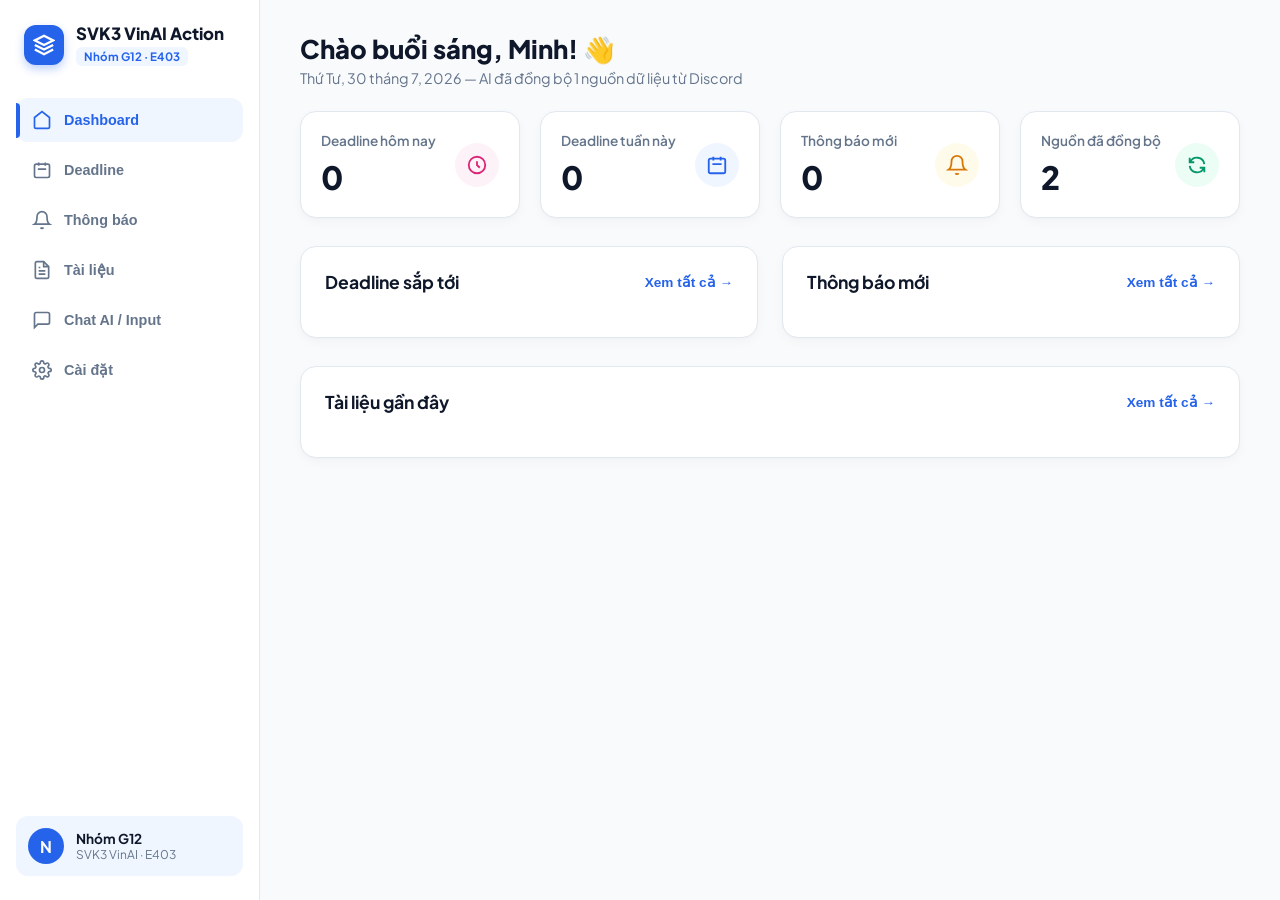
==== codebase/index.html @ d07b0945 "first commit" ====
<!DOCTYPE html>
<html lang="vi">
<head>
  <meta charset="UTF-8">
  <meta name="viewport" content="width=device-width, initial-scale=1.0">
  <title>SVK3 VinAI Action — Quản lý Thông báo, Deadline & Tài liệu AI</title>
  <link rel="preconnect" href="https://fonts.googleapis.com">
  <link rel="preconnect" href="https://fonts.gstatic.com" crossorigin>
  <link href="https://fonts.googleapis.com/css2?family=Plus+Jakarta+Sans:wght@400;500;600;700;800&family=JetBrains+Mono:wght@400;500&display=swap" rel="stylesheet">
  <link rel="stylesheet" href="style.css">
</head>
<body>
  <div class="app-layout">
    <!-- Sidebar Navigation -->
    <aside class="sidebar">
      <div class="brand">
        <div class="brand-logo">
          <svg width="22" height="22" viewBox="0 0 24 24" fill="none" stroke="currentColor" stroke-width="2.5"><path d="M12 2L2 7l10 5 10-5-10-5zM2 17l10 5 10-5M2 12l10 5 10-5"/></svg>
        </div>
        <div class="brand-text">
          <h2>SVK3 VinAI Action</h2>
          <span class="badge-group">Nhóm G12 · E403</span>
        </div>
      </div>

      <nav class="nav-menu">
        <button class="nav-item active" onclick="switchTab('dashboard')">
          <svg width="20" height="20" viewBox="0 0 24 24" fill="none" stroke="currentColor" stroke-width="2"><path d="M3 9l9-7 9 7v11a2 2 0 01-2 2H5a2 2 0 01-2-2z"/></svg>
          Dashboard
        </button>
        <button class="nav-item" onclick="switchTab('deadline')">
          <svg width="20" height="20" viewBox="0 0 24 24" fill="none" stroke="currentColor" stroke-width="2"><path d="M8 7V3m8 4V3m-9 8h10M5 21h14a2 2 0 002-2V7a2 2 0 00-2-2H5a2 2 0 00-2 2v12a2 2 0 002 2z"/></svg>
          Deadline
        </button>
        <button class="nav-item" onclick="switchTab('notifications')">
          <svg width="20" height="20" viewBox="0 0 24 24" fill="none" stroke="currentColor" stroke-width="2"><path d="M18 8A6 6 0 006 8c0 7-3 9-3 9h18s-3-2-3-9M13.73 21a2 2 0 01-3.46 0"/></svg>
          Thông báo
          <span id="notif-badge-count" class="nav-badge">3</span>
        </button>
        <button class="nav-item" onclick="switchTab('documents')">
          <svg width="20" height="20" viewBox="0 0 24 24" fill="none" stroke="currentColor" stroke-width="2"><path d="M14 2H6a2 2 0 00-2 2v16a2 2 0 002 2h12a2 2 0 002-2V8z"/><path d="M14 2v6h6M16 13H8M16 17H8M10 9H8"/></svg>
          Tài liệu
        </button>
        <button class="nav-item" onclick="switchTab('chatai')">
          <svg width="20" height="20" viewBox="0 0 24 24" fill="none" stroke="currentColor" stroke-width="2"><path d="M21 15a2 2 0 01-2 2H7l-4 4V5a2 2 0 012-2h14a2 2 0 012 2z"/></svg>
          Chat AI / Input
        </button>
        <button class="nav-item" onclick="switchTab('settings')">
          <svg width="20" height="20" viewBox="0 0 24 24" fill="none" stroke="currentColor" stroke-width="2"><path d="M12 15a3 3 0 100-6 3 3 0 000 6z"/><path d="M19.4 15a1.65 1.65 0 00.33 1.82l.06.06a2 2 0 010 2.83 2 2 0 01-2.83 0l-.06-.06a1.65 1.65 0 00-1.82-.33 1.65 1.65 0 00-1 1.51V21a2 2 0 01-2 2 2 2 0 01-2-2v-.09A1.65 1.65 0 009 19.4a1.65 1.65 0 00-1.82.33l-.06.06a2 2 0 01-2.83 0 2 2 0 010-2.83l.06-.06a1.65 1.65 0 00.33-1.82 1.65 1.65 0 00-1.51-1H3a2 2 0 01-2-2 2 2 0 012-2h.09A1.65 1.65 0 004.6 9a1.65 1.65 0 00-.33-1.82l-.06-.06a2 2 0 010-2.83 2 2 0 012.83 0l.06.06a1.65 1.65 0 001.82.33H9a1.65 1.65 0 001-1.51V3a2 2 0 012-2 2 2 0 012 2v.09a1.65 1.65 0 001 1.51 1.65 1.65 0 001.82-.33l.06-.06a2 2 0 012.83 0 2 2 0 010 2.83l-.06.06a1.65 1.65 0 00-.33 1.82V9a1.65 1.65 0 001.51 1H21a2 2 0 012 2 2 2 0 01-2 2h-.09a1.65 1.65 0 00-1.51 1z"/></svg>
          Cài đặt
        </button>
      </nav>

      <div class="user-profile">
        <div class="avatar">N</div>
        <div class="user-info">
          <h4>Nhóm G12</h4>
          <p>SVK3 VinAI · E403</p>
        </div>
      </div>
    </aside>

    <!-- Main Content Area -->
    <main class="main-content">
      <!-- 1. DASHBOARD TAB -->
      <section id="tab-dashboard" class="tab-content active">
        <div class="header-section">
          <h2>Chào buổi sáng, Minh! 👋</h2>
          <p class="sub-date">Thứ Tư, 30 tháng 7, 2026 — AI đã đồng bộ 1 nguồn dữ liệu từ Discord</p>
        </div>

        <!-- 4 Stat Cards -->
        <div class="stats-grid">
          <div class="stat-card">
            <div class="stat-info">
              <span class="stat-title">Deadline hôm nay</span>
              <span id="stat-dl-today" class="stat-number">2</span>
            </div>
            <div class="stat-icon icon-pink">
              <svg width="22" height="22" viewBox="0 0 24 24" fill="none" stroke="currentColor" stroke-width="2"><path d="M12 8v4l3 3m6-3a9 9 0 11-18 0 9 9 0 0118 0z"/></svg>
            </div>
          </div>

          <div class="stat-card">
            <div class="stat-info">
              <span class="stat-title">Deadline tuần này</span>
              <span id="stat-dl-week" class="stat-number">7</span>
            </div>
            <div class="stat-icon icon-blue">
              <svg width="22" height="22" viewBox="0 0 24 24" fill="none" stroke="currentColor" stroke-width="2"><path d="M8 7V3m8 4V3m-9 8h10M5 21h14a2 2 0 002-2V7a2 2 0 00-2-2H5a2 2 0 00-2 2v12a2 2 0 002 2z"/></svg>
            </div>
          </div>

          <div class="stat-card">
            <div class="stat-info">
              <span class="stat-title">Thông báo mới</span>
              <span id="stat-notif-new" class="stat-number">3</span>
            </div>
            <div class="stat-icon icon-yellow">
              <svg width="22" height="22" viewBox="0 0 24 24" fill="none" stroke="currentColor" stroke-width="2"><path d="M18 8A6 6 0 006 8c0 7-3 9-3 9h18s-3-2-3-9M13.73 21a2 2 0 01-3.46 0"/></svg>
            </div>
          </div>

          <div class="stat-card">
            <div class="stat-info">
              <span class="stat-title">Nguồn đã đồng bộ</span>
              <span id="stat-synced" class="stat-number">2</span>
            </div>
            <div class="stat-icon icon-green">
              <svg width="22" height="22" viewBox="0 0 24 24" fill="none" stroke="currentColor" stroke-width="2"><path d="M4 4v5h.582m15.356 2A8.001 8.001 0 004.582 9m0 0H9m11 11v-5h-.581m0 0a8.003 8.003 0 01-15.357-2m15.357 2H15"/></svg>
            </div>
          </div>
        </div>

        <!-- 2 Column Layout -->
        <div class="dashboard-grid">
          <!-- Upcoming Deadlines -->
          <div class="panel">
            <div class="panel-header">
              <h3>Deadline sắp tới</h3>
              <button class="btn-link" onclick="switchTab('deadline')">Xem tất cả &rarr;</button>
            </div>
            <div id="dash-deadline-list" class="dash-list">
              <!-- Dynamically populated -->
            </div>
          </div>

          <!-- Recent Notifications -->
          <div class="panel">
            <div class="panel-header">
              <h3>Thông báo mới</h3>
              <button class="btn-link" onclick="switchTab('notifications')">Xem tất cả &rarr;</button>
            </div>
            <div id="dash-notif-list" class="dash-list">
              <!-- Dynamically populated -->
            </div>
          </div>
        </div>

        <!-- Recent Documents -->
        <div class="panel margin-top-lg">
          <div class="panel-header">
            <h3>Tài liệu gần đây</h3>
            <button class="btn-link" onclick="switchTab('documents')">Xem tất cả &rarr;</button>
          </div>
          <div id="dash-doc-list" class="dash-list">
            <!-- Dynamically populated -->
          </div>
        </div>
      </section>

      <!-- 2. DEADLINE TAB -->
      <section id="tab-deadline" class="tab-content">
        <div class="header-section flex-between">
          <div>
            <h2>Deadline</h2>
            <p class="sub-date">Quản lý tất cả deadline tự động từ Gmail, Outlook và Discord</p>
          </div>
          <div class="view-switcher">
            <button class="btn-toggle active">&equiv; Bảng</button>
            <button class="btn-toggle">&boxplus; Lịch</button>
          </div>
        </div>

        <!-- Filter Category Tabs -->
        <div class="filter-tabs">
          <button class="tab-chip active" onclick="filterDeadlines('all')">Tất cả</button>
          <button class="tab-chip" onclick="filterDeadlines('today')">Hôm nay</button>
          <button class="tab-chip" onclick="filterDeadlines('7days')">7 ngày tới</button>
          <button class="tab-chip" onclick="filterDeadlines('done')">Đã hoàn thành</button>
          <button class="tab-chip" onclick="filterDeadlines('overdue')">Quá hạn</button>
        </div>

        <div class="table-card">
          <table class="data-table">
            <thead>
              <tr>
                <th>Công việc</th>
                <th>Môn học</th>
                <th>Deadline</th>
                <th>Nguồn</th>
                <th>Trạng thái</th>
                <th>Độ ưu tiên</th>
              </tr>
            </thead>
            <tbody id="deadline-table-body">
              <!-- Inserted dynamically -->
            </tbody>
          </table>
        </div>
      </section>

      <!-- 3. NOTIFICATIONS TAB -->
      <section id="tab-notifications" class="tab-content">
        <div class="header-section flex-between">
          <div>
            <h2>Thông báo</h2>
            <p class="sub-date"><span id="unread-count-text">3 thông báo chưa đọc</span></p>
          </div>
          <button class="btn btn-secondary" onclick="markAllRead()">Đánh dấu tất cả đã đọc</button>
        </div>

        <div class="filter-bar">
          <input type="text" id="notif-search" placeholder="🔍 Tìm kiếm thông báo..." onkeyup="filterNotifications()">
          <select id="notif-filter-source" onchange="filterNotifications()">
            <option value="">Tất cả nguồn</option>
            <option value="Discord">Discord</option>
            <option value="Gmail">Gmail / Outlook</option>
          </select>
          <select id="notif-filter-course" onchange="filterNotifications()">
            <option value="">Tất cả môn</option>
            <option value="Big Data">Big Data</option>
            <option value="Machine Learning">Machine Learning</option>
            <option value="Software Engineering">Software Engineering</option>
            <option value="Phòng Đào Tạo">Phòng Đào Tạo</option>
          </select>
        </div>

        <div id="notifications-container" class="cards-stack">
          <!-- Inserted dynamically -->
        </div>
      </section>

      <!-- 4. DOCUMENTS TAB -->
      <section id="tab-documents" class="tab-content">
        <div class="header-section">
          <h2>Tài liệu</h2>
          <p class="sub-date">AI đã tự động thu thập & lưu trữ các tài liệu từ Gmail và Discord</p>
        </div>

        <div class="filter-bar">
          <input type="text" id="doc-search" placeholder="🔍 Tìm kiếm tài liệu..." onkeyup="filterDocuments()">
          <select id="doc-filter-source" onchange="filterDocuments()">
            <option value="">Tất cả nguồn</option>
            <option value="Discord">Discord</option>
            <option value="Gmail">Gmail / Outlook</option>
          </select>
          <select id="doc-filter-course" onchange="filterDocuments()">
            <option value="">Tất cả môn</option>
            <option value="Big Data">Big Data</option>
            <option value="Machine Learning">Machine Learning</option>
            <option value="Software Engineering">Software Engineering</option>
          </select>
        </div>

        <div class="summary-chips">
          <div class="chip-metric chip-blue"><strong id="total-docs-count">8</strong> Tổng tài liệu</div>
          <div class="chip-metric chip-red"><strong id="gmail-docs-count">5</strong> Từ Gmail</div>
          <div class="chip-metric chip-purple"><strong id="discord-docs-count">3</strong> Từ Discord</div>
        </div>

        <div class="table-card">
          <table class="data-table">
            <thead>
              <tr>
                <th>Tên tài liệu</th>
                <th>Môn học</th>
                <th>Nguồn</th>
                <th>Ngày cập nhật</th>
                <th>Thao tác</th>
              </tr>
            </thead>
            <tbody id="documents-table-body">
              <!-- Inserted dynamically -->
            </tbody>
          </table>
        </div>
      </section>

      <!-- 5. CHAT AI / INPUT PROCESS TAB -->
      <section id="tab-chatai" class="tab-content">
        <div class="header-section flex-between">
          <div>
            <h2>Trích xuất AI & Đồng bộ Local Storage</h2>
            <p class="sub-date">Dán thông báo thô để AI trích xuất Metadata và tự động lưu file storage.json local</p>
          </div>
          <button class="btn btn-secondary" onclick="openEvalModal()">Chạy Eval (Golden Set 20)</button>
        </div>

        <div class="input-card">
          <label for="raw-input">Dán thông báo thô từ Discord / Email:</label>
          <textarea id="raw-input" placeholder="Dán thông báo vào đây để chạy Pipeline LLM...&#10;Ví dụ: [Discord #announcements] Thầy gửi assignment 2 môn Machine Learning. Hạn nộp bài là trước 23:59 ngày 15/08/2026."></textarea>
          
          <div class="input-actions">
            <button class="btn btn-primary" onclick="processNewMessage()">
              🚀 Chạy Pipeline AI & Lưu Local JSON
            </button>
          </div>
        </div>

        <div id="process-result-box" class="margin-top-lg"></div>
      </section>

      <!-- 6. SETTINGS TAB -->
      <section id="tab-settings" class="tab-content">
        <div class="header-section">
          <h2>Cài đặt Hệ thống</h2>
          <p class="sub-date">Cấu hình API Key & Đồng bộ Nguồn Dữ liệu</p>
        </div>
        <div class="panel">
          <div class="form-group">
            <label>API Key Gemini / OpenAI:</label>
            <input type="password" id="api-key-input" placeholder="AIzaSy... (Để trống nếu dùng Chế độ AI Local Parser)">
          </div>
          <div class="form-group margin-top-md">
            <label>Đường dẫn Local Storage File:</label>
            <input type="text" value="codebase/data/storage.json" readonly style="background:#f1f5f9;">
          </div>
        </div>
      </section>
    </main>
  </div>

  <!-- Eval Modal -->
  <div id="eval-modal" class="modal-overlay hidden">
    <div class="modal-content">
      <div class="modal-header">
        <div>
          <h2>Đánh giá Chất lượng AI — Golden Set (20 Test Cases)</h2>
          <p class="subtitle">Quality Bar: <strong style="color:var(--primary);">≥ 85.0% Pass Rate</strong> · R4 Rubric Verification</p>
        </div>
        <button class="btn-close" onclick="closeEvalModal()">&times;</button>
      </div>

      <div class="eval-metrics">
        <div class="metric-card"><span class="metric-val" id="eval-pass-rate">0.0%</span><span>Pass Rate</span></div>
        <div class="metric-card"><span class="metric-val" id="eval-passed-count">0/20</span><span>Passed Cases</span></div>
        <div class="metric-card"><span class="metric-val" id="eval-hallucination-rate">0%</span><span>Hallucination Rate</span></div>
        <div class="metric-card"><span class="metric-val" id="eval-warning-rate">100%</span><span>Ambiguity Warning Rate</span></div>
      </div>

      <button class="btn btn-primary" onclick="runAllEval()">Chạy Kiểm thử Trọn bộ 20 Cases</button>

      <div class="table-responsive margin-top-md">
        <table class="data-table">
          <thead>
            <tr>
              <th>#</th>
              <th>Phân loại Layer</th>
              <th>Nội dung Input thô</th>
              <th>Kỳ vọng</th>
              <th>Kết quả AI</th>
              <th>Trạng thái</th>
            </tr>
          </thead>
          <tbody id="eval-table-body"></tbody>
        </table>
      </div>
    </div>
  </div>

  <!-- Notification Detail Modal -->
  <div id="notif-detail-modal" class="modal-overlay hidden">
    <div class="modal-content" style="max-width: 650px;">
      <div class="modal-header">
        <div>
          <span id="detail-source-badge" class="source-badge badge-discord">Discord</span>
          <h2 id="detail-title" style="margin-top:8px;">Chi tiết Thông báo</h2>
          <p class="subtitle" id="detail-subtitle">Môn học: Chung · Vừa xong</p>
        </div>
        <button class="btn-close" onclick="closeNotifModal()">&times;</button>
      </div>

      <div style="background:#f8fafc; padding:20px; border-radius:12px; border:1px solid #e2e8f0; font-size:0.95rem; line-height:1.6; margin-bottom:20px; white-space:pre-wrap;" id="detail-content-body">
        Nội dung thông báo chi tiết
      </div>

      <div class="flex-between">
        <button id="detail-mark-read-btn" class="btn btn-secondary" onclick="markSingleReadFromModal()">
          ✓ Đánh dấu đã đọc
        </button>
        <button class="btn btn-primary" onclick="closeNotifModal()">Đóng</button>
      </div>
    </div>
  </div>

  <script src="app.js"></script>
</body>
</html>
---- codebase/style.css ----
:root {
  --bg-app: #f8fafc;
  --bg-sidebar: #ffffff;
  --bg-card: #ffffff;
  --border-subtle: #e2e8f0;
  
  --primary: #2563eb;
  --primary-light: #eff6ff;
  --primary-hover: #1d4ed8;

  --text-main: #0f172a;
  --text-muted: #64748b;
  --text-light: #94a3b8;

  --danger-bg: #fef2f2;
  --danger-color: #ef4444;

  --warning-bg: #fffbeb;
  --warning-color: #f59e0b;

  --success-bg: #ecfdf5;
  --success-color: #10b981;

  --discord-bg: #eff6ff;
  --discord-color: #2563eb;

  --gmail-bg: #fef2f2;
  --gmail-color: #dc2626;

  --font-sans: 'Plus Jakarta Sans', -apple-system, BlinkMacSystemFont, sans-serif;
  --font-mono: 'JetBrains Mono', monospace;

  --radius-lg: 16px;
  --radius-md: 12px;
  --radius-sm: 8px;
  --shadow-sm: 0 1px 3px rgba(0, 0, 0, 0.05);
  --shadow-card: 0 4px 12px rgba(0, 0, 0, 0.03), 0 1px 2px rgba(0, 0, 0, 0.02);
}

* {
  box-sizing: border-box;
  margin: 0;
  padding: 0;
}

body {
  font-family: var(--font-sans);
  background-color: var(--bg-app);
  color: var(--text-main);
  min-height: 100vh;
  display: flex;
}

.app-layout {
  display: flex;
  width: 100vw;
  min-height: 100vh;
}

/* Sidebar */
.sidebar {
  width: 260px;
  background: var(--bg-sidebar);
  border-right: 1px solid var(--border-subtle);
  display: flex;
  flex-direction: column;
  padding: 24px 16px;
  flex-shrink: 0;
}

.brand {
  display: flex;
  align-items: center;
  gap: 12px;
  margin-bottom: 32px;
  padding-left: 8px;
}

.brand-logo {
  width: 40px;
  height: 40px;
  background: var(--primary);
  border-radius: var(--radius-md);
  display: flex;
  align-items: center;
  justify-content: center;
  color: white;
  box-shadow: 0 4px 10px rgba(37, 99, 235, 0.3);
}

.brand-text h2 {
  font-size: 1.05rem;
  font-weight: 800;
  color: var(--text-main);
  line-height: 1.2;
}

.badge-group {
  display: inline-block;
  font-size: 0.72rem;
  font-weight: 700;
  background: var(--primary-light);
  color: var(--primary);
  padding: 2px 8px;
  border-radius: 6px;
  margin-top: 3px;
}

.nav-menu {
  display: flex;
  flex-direction: column;
  gap: 6px;
  flex: 1;
}

.nav-item {
  display: flex;
  align-items: center;
  gap: 12px;
  padding: 12px 16px;
  border-radius: var(--radius-md);
  font-size: 0.9rem;
  font-weight: 600;
  color: var(--text-muted);
  background: transparent;
  border: none;
  cursor: pointer;
  text-align: left;
  transition: all 0.2s ease;
  position: relative;
}

.nav-item:hover {
  background: #f1f5f9;
  color: var(--text-main);
}

.nav-item.active {
  background: var(--primary-light);
  color: var(--primary);
  font-weight: 700;
}

.nav-item.active::before {
  content: '';
  position: absolute;
  left: 0;
  top: 10%;
  bottom: 10%;
  width: 4px;
  background: var(--primary);
  border-radius: 0 4px 4px 0;
}

.nav-badge {
  margin-left: auto;
  background: var(--danger-color);
  color: white;
  font-size: 0.72rem;
  font-weight: 700;
  padding: 2px 7px;
  border-radius: 10px;
}

.user-profile {
  display: flex;
  align-items: center;
  gap: 12px;
  padding: 12px;
  background: var(--primary-light);
  border-radius: var(--radius-md);
  margin-top: auto;
}

.avatar {
  width: 36px;
  height: 36px;
  background: var(--primary);
  color: white;
  font-weight: 700;
  border-radius: 50%;
  display: flex;
  align-items: center;
  justify-content: center;
}

.user-info h4 {
  font-size: 0.85rem;
  font-weight: 700;
}

.user-info p {
  font-size: 0.75rem;
  color: var(--text-muted);
}

/* Main Content */
.main-content {
  flex: 1;
  padding: 32px 40px;
  overflow-y: auto;
}

.tab-content {
  display: none;
}

.tab-content.active {
  display: block;
}

.header-section {
  margin-bottom: 24px;
}

.header-section h2 {
  font-size: 1.6rem;
  font-weight: 800;
  color: var(--text-main);

}

.sub-date {
  font-size: 0.9rem;
  color: var(--text-muted);
  margin-top: 4px;
}

.flex-between {
  display: flex;
  justify-content: space-between;
  align-items: center;
}

/* 4 Stat Cards */
.stats-grid {
  display: grid;
  grid-template-columns: repeat(4, 1fr);
  gap: 20px;
  margin-bottom: 28px;
}

.stat-card {
  background: var(--bg-card);
  border-radius: var(--radius-lg);
  padding: 20px;
  border: 1px solid var(--border-subtle);
  box-shadow: var(--shadow-card);
  display: flex;
  justify-content: space-between;
  align-items: center;
}

.stat-title {
  display: block;
  font-size: 0.85rem;
  font-weight: 600;
  color: var(--text-muted);
  margin-bottom: 8px;
}

.stat-number {
  font-size: 2rem;
  font-weight: 800;
  color: var(--text-main);
}

.stat-icon {
  width: 44px;
  height: 44px;
  border-radius: 50%;
  display: flex;
  align-items: center;
  justify-content: center;
}

.icon-pink { background: #fdf2f8; color: #db2777; }
.icon-blue { background: #eff6ff; color: #2563eb; }
.icon-yellow { background: #fffbeb; color: #d97706; }
.icon-green { background: #ecfdf5; color: #059669; }

/* Dashboard Grid */
.dashboard-grid {
  display: grid;
  grid-template-columns: 1fr 1fr;
  gap: 24px;
}

.panel {
  background: var(--bg-card);
  border-radius: var(--radius-lg);
  padding: 24px;
  border: 1px solid var(--border-subtle);
  box-shadow: var(--shadow-card);
}

.panel-header {
  display: flex;
  justify-content: space-between;
  align-items: center;
  margin-bottom: 20px;
}

.panel-header h3 {
  font-size: 1.1rem;
  font-weight: 700;
  color: var(--text-main);
}

.btn-link {
  background: none;
  border: none;
  color: var(--primary);
  font-size: 0.85rem;
  font-weight: 600;
  cursor: pointer;
}

.btn-link:hover {
  text-decoration: underline;
}

/* Item Lists in Dashboard */
.dash-list {
  display: flex;
  flex-direction: column;
  gap: 14px;
}

.item-row {
  display: flex;
  align-items: center;
  justify-content: space-between;
  padding: 12px 14px;
  background: #f8fafc;
  border-radius: var(--radius-md);
  transition: background 0.2s ease;
}

.item-row:hover {
  background: #f1f5f9;
}

.item-left {
  display: flex;
  align-items: center;
  gap: 12px;
}

.dot-indicator {
  width: 10px;
  height: 10px;
  border-radius: 50%;
  flex-shrink: 0;
}

.dot-red { background: var(--danger-color); }
.dot-orange { background: var(--warning-color); }
.dot-green { background: var(--success-color); }

.item-text h4 {
  font-size: 0.9rem;
  font-weight: 700;

}

.item-text p {
  font-size: 0.78rem;
  color: var(--text-muted);
}

.item-right {
  display: flex;
  flex-direction: column;
  align-items: flex-end;
  gap: 4px;
}

.time-tag {
  font-size: 0.82rem;
  font-weight: 700;
  color: var(--danger-color);
}

.source-badge {
  font-size: 0.72rem;
  font-weight: 700;
  padding: 2px 8px;
  border-radius: 4px;
}

.badge-gmail {
  background: var(--gmail-bg);
  color: var(--gmail-color);
}

.badge-discord {
  background: var(--discord-bg);
  color: var(--discord-color);
}

/* Notification Card Stack */
.cards-stack {
  display: flex;
  flex-direction: column;
  gap: 16px;
}

.notif-card {
  background: var(--bg-card);
  border-radius: var(--radius-lg);
  padding: 20px 24px;
  border: 1px solid var(--border-subtle);
  box-shadow: var(--shadow-card);
  transition: transform 0.2s ease, border-color 0.2s ease;
  position: relative;
}

.notif-card.is-unread-card {
  border-left: 4px solid var(--primary);
  background: #f8fafc;
}

.unread-dot-badge {
  font-size: 0.7rem;
  font-weight: 700;
  background: var(--danger-bg);
  color: var(--danger-color);
  padding: 2px 7px;
  border-radius: 10px;
  margin-left: 6px;
  vertical-align: middle;
}

.btn-read-toggle {
  background: white;
  border: 1px solid var(--border-subtle);
  color: var(--text-muted);
  font-size: 0.8rem;
  font-weight: 600;
  padding: 6px 12px;
  border-radius: 6px;
  cursor: pointer;
  transition: all 0.2s ease;
}

.btn-read-toggle:hover {
  background: var(--primary-light);
  color: var(--primary);
  border-color: var(--primary);
}

.notif-card:hover {
  transform: translateY(-2px);
}

.notif-top {
  display: flex;
  justify-content: space-between;
  align-items: center;
  margin-bottom: 10px;
}

.notif-title-group {
  display: flex;
  align-items: center;
  gap: 10px;
}

.notif-title-group h3 {
  font-size: 1.05rem;
  font-weight: 700;
}

.course-chip {
  font-size: 0.75rem;
  font-weight: 600;
  background: #f1f5f9;
  color: var(--text-muted);
  padding: 3px 8px;
  border-radius: 6px;
}

.notif-body {
  font-size: 0.9rem;
  color: var(--text-muted);
  line-height: 1.5;
  margin-bottom: 12px;
}

/* Data Tables */
.table-card {
  background: var(--bg-card);
  border-radius: var(--radius-lg);
  border: 1px solid var(--border-subtle);
  box-shadow: var(--shadow-card);
  overflow: hidden;
}

.data-table {
  width: 100%;
  border-collapse: collapse;
  text-align: left;
  font-size: 0.88rem;
}

.data-table th {
  background: #f8fafc;
  padding: 14px 20px;
  font-size: 0.78rem;
  font-weight: 700;
  color: var(--text-muted);
  text-transform: uppercase;
  border-bottom: 1px solid var(--border-subtle);
}

.data-table td {
  padding: 16px 20px;
  border-bottom: 1px solid #f1f5f9;
  vertical-align: middle;
}

.data-table tr:last-child td {
  border-bottom: none;
}

.status-badge {
  font-size: 0.78rem;
  font-weight: 700;
  padding: 4px 10px;
  border-radius: 20px;
}

.status-doing { background: #eff6ff; color: #2563eb; }
.status-done { background: #ecfdf5; color: #059669; }
.status-overdue { background: #fef2f2; color: #dc2626; }

/* Filter Tabs & Bars */
.filter-tabs {
  display: flex;
  gap: 10px;
  margin-bottom: 20px;
}

.tab-chip {
  padding: 8px 18px;
  border-radius: 20px;
  background: #ffffff;
  border: 1px solid var(--border-subtle);
  font-size: 0.85rem;
  font-weight: 600;
  color: var(--text-muted);
  cursor: pointer;
  transition: all 0.2s ease;
}

.tab-chip.active {
  background: var(--primary);
  color: white;
  border-color: var(--primary);
}

.filter-bar {
  display: flex;
  gap: 14px;
  margin-bottom: 20px;
}

.filter-bar input, .filter-bar select {
  padding: 10px 14px;
  border-radius: var(--radius-md);
  border: 1px solid var(--border-subtle);
  background: white;
  font-family: var(--font-sans);
  font-size: 0.88rem;
  color: var(--text-main);
}

.filter-bar input {
  flex: 1;
}

.summary-chips {
  display: flex;
  gap: 16px;
  margin-bottom: 20px;
}

.chip-metric {
  background: white;
  border: 1px solid var(--border-subtle);
  padding: 10px 20px;
  border-radius: 30px;
  font-size: 0.9rem;
  font-weight: 600;
  color: var(--text-muted);
}

.chip-metric strong {
  color: var(--text-main);
  font-size: 1.1rem;
  margin-right: 4px;
}

.view-switcher {
  display: flex;
  background: #e2e8f0;
  padding: 3px;
  border-radius: var(--radius-sm);
}

.btn-toggle {
  padding: 6px 14px;
  border: none;
  background: transparent;
  font-size: 0.85rem;
  font-weight: 600;
  color: var(--text-muted);
  border-radius: 6px;
  cursor: pointer;
}

.btn-toggle.active {
  background: white;
  color: var(--text-main);
  box-shadow: var(--shadow-sm);
}

/* Buttons */
.btn {
  padding: 10px 20px;
  border-radius: var(--radius-md);
  font-size: 0.88rem;
  font-weight: 700;
  cursor: pointer;
  border: none;
  transition: all 0.2s ease;
}

.btn-primary {
  background: var(--primary);
  color: white;
}

.btn-primary:hover {
  background: var(--primary-hover);
}

.btn-secondary {
  background: white;
  border: 1px solid var(--border-subtle);
  color: var(--text-main);
}

/* Input Area for Tab Chat AI */
.input-card {
  background: white;
  padding: 24px;
  border-radius: var(--radius-lg);
  border: 1px solid var(--border-subtle);
  box-shadow: var(--shadow-card);
}

.input-card textarea {
  width: 100%;
  height: 140px;
  padding: 14px;
  border-radius: var(--radius-md);
  border: 1px solid var(--border-subtle);
  font-family: var(--font-sans);
  font-size: 0.9rem;
  margin-top: 8px;
  margin-bottom: 16px;
}

/* Modal */
.modal-overlay {
  position: fixed;
  top: 0; left: 0; right: 0; bottom: 0;
  background: rgba(15, 23, 42, 0.6);
  backdrop-filter: blur(6px);
  display: flex;
  align-items: center;
  justify-content: center;
  z-index: 999;
}

.modal-content {
  background: white;
  border-radius: var(--radius-lg);
  padding: 28px;
  width: 90%;
  max-width: 1050px;
  max-height: 90vh;
  overflow-y: auto;
}

.modal-header {
  display: flex;
  justify-content: space-between;
  align-items: flex-start;
  margin-bottom: 20px;
}

.btn-close {
  background: none;
  border: none;
  font-size: 1.8rem;
  cursor: pointer;
  color: var(--text-muted);
}

.eval-metrics {
  display: grid;
  grid-template-columns: repeat(4, 1fr);
  gap: 16px;
  margin-bottom: 20px;
}

.metric-card {
  background: #f8fafc;
  padding: 16px;
  border-radius: var(--radius-md);
  text-align: center;
  border: 1px solid var(--border-subtle);
}

.metric-val {
  display: block;
  font-size: 1.6rem;
  font-weight: 800;
  color: var(--primary);
}

.hidden { display: none !important; }
.margin-top-lg { margin-top: 28px; }
.margin-top-md { margin-top: 16px; }
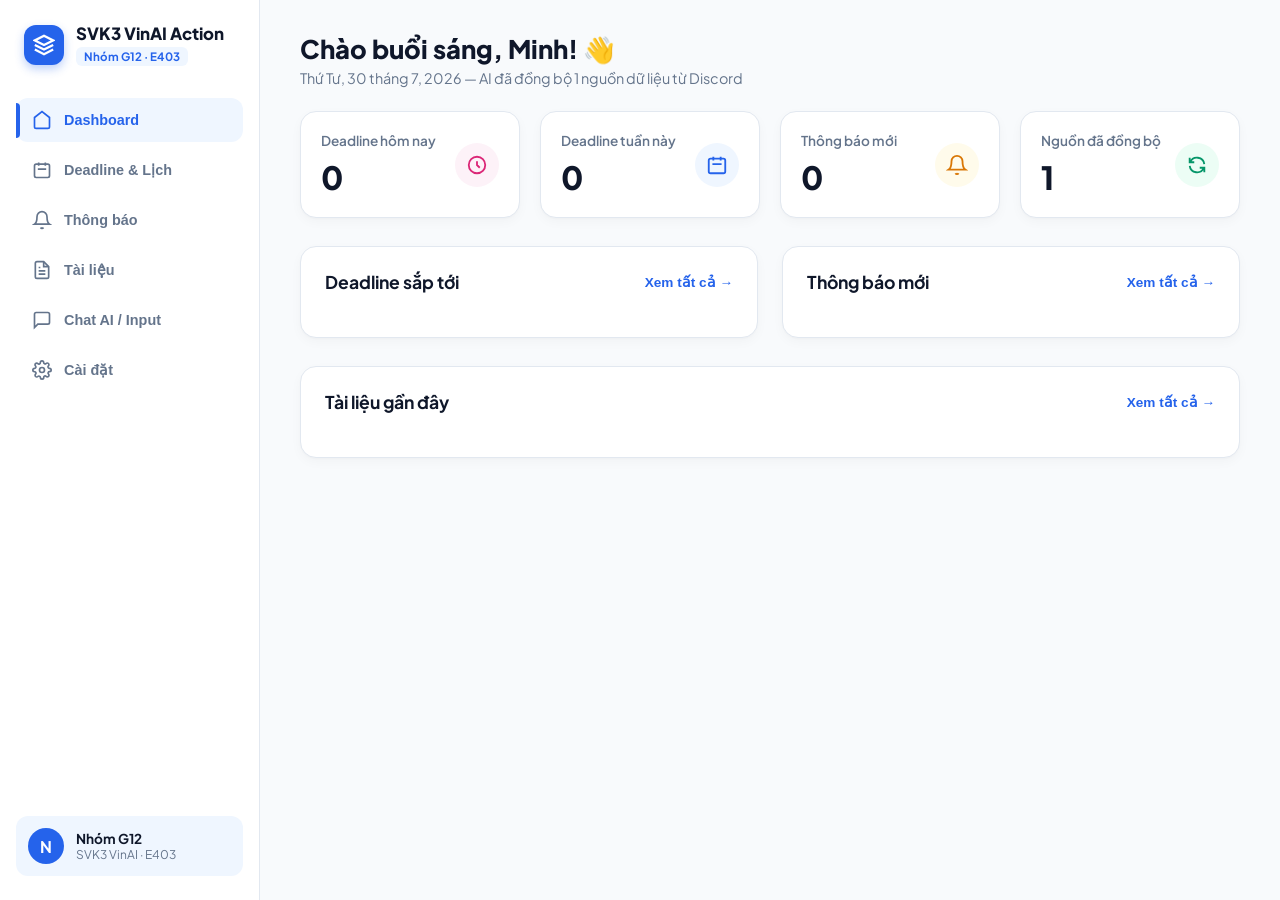
==== commit 73ee6aa3: "feat: commit check test" ====
--- a/codebase/index.html
+++ b/codebase/index.html
@@ -30,12 +30,12 @@
         </button>
         <button class="nav-item" onclick="switchTab('deadline')">
           <svg width="20" height="20" viewBox="0 0 24 24" fill="none" stroke="currentColor" stroke-width="2"><path d="M8 7V3m8 4V3m-9 8h10M5 21h14a2 2 0 002-2V7a2 2 0 00-2-2H5a2 2 0 00-2 2v12a2 2 0 002 2z"/></svg>
-          Deadline
+          Deadline & Lịch
         </button>
         <button class="nav-item" onclick="switchTab('notifications')">
           <svg width="20" height="20" viewBox="0 0 24 24" fill="none" stroke="currentColor" stroke-width="2"><path d="M18 8A6 6 0 006 8c0 7-3 9-3 9h18s-3-2-3-9M13.73 21a2 2 0 01-3.46 0"/></svg>
           Thông báo
-          <span id="notif-badge-count" class="nav-badge">3</span>
+          <span id="notif-badge-count" class="nav-badge">0</span>
         </button>
         <button class="nav-item" onclick="switchTab('documents')">
           <svg width="20" height="20" viewBox="0 0 24 24" fill="none" stroke="currentColor" stroke-width="2"><path d="M14 2H6a2 2 0 00-2 2v16a2 2 0 002 2h12a2 2 0 002-2V8z"/><path d="M14 2v6h6M16 13H8M16 17H8M10 9H8"/></svg>
@@ -74,7 +74,7 @@
           <div class="stat-card">
             <div class="stat-info">
               <span class="stat-title">Deadline hôm nay</span>
-              <span id="stat-dl-today" class="stat-number">2</span>
+              <span id="stat-dl-today" class="stat-number">0</span>
             </div>
             <div class="stat-icon icon-pink">
               <svg width="22" height="22" viewBox="0 0 24 24" fill="none" stroke="currentColor" stroke-width="2"><path d="M12 8v4l3 3m6-3a9 9 0 11-18 0 9 9 0 0118 0z"/></svg>
@@ -84,7 +84,7 @@
           <div class="stat-card">
             <div class="stat-info">
               <span class="stat-title">Deadline tuần này</span>
-              <span id="stat-dl-week" class="stat-number">7</span>
+              <span id="stat-dl-week" class="stat-number">1</span>
             </div>
             <div class="stat-icon icon-blue">
               <svg width="22" height="22" viewBox="0 0 24 24" fill="none" stroke="currentColor" stroke-width="2"><path d="M8 7V3m8 4V3m-9 8h10M5 21h14a2 2 0 002-2V7a2 2 0 00-2-2H5a2 2 0 00-2 2v12a2 2 0 002 2z"/></svg>
@@ -94,7 +94,7 @@
           <div class="stat-card">
             <div class="stat-info">
               <span class="stat-title">Thông báo mới</span>
-              <span id="stat-notif-new" class="stat-number">3</span>
+              <span id="stat-notif-new" class="stat-number">0</span>
             </div>
             <div class="stat-icon icon-yellow">
               <svg width="22" height="22" viewBox="0 0 24 24" fill="none" stroke="currentColor" stroke-width="2"><path d="M18 8A6 6 0 006 8c0 7-3 9-3 9h18s-3-2-3-9M13.73 21a2 2 0 01-3.46 0"/></svg>
@@ -104,7 +104,7 @@
           <div class="stat-card">
             <div class="stat-info">
               <span class="stat-title">Nguồn đã đồng bộ</span>
-              <span id="stat-synced" class="stat-number">2</span>
+              <span id="stat-synced" class="stat-number">1</span>
             </div>
             <div class="stat-icon icon-green">
               <svg width="22" height="22" viewBox="0 0 24 24" fill="none" stroke="currentColor" stroke-width="2"><path d="M4 4v5h.582m15.356 2A8.001 8.001 0 004.582 9m0 0H9m11 11v-5h-.581m0 0a8.003 8.003 0 01-15.357-2m15.357 2H15"/></svg>
@@ -153,34 +153,46 @@
       <section id="tab-deadline" class="tab-content">
         <div class="header-section flex-between">
           <div>
-            <h2>Deadline</h2>
-            <p class="sub-date">Quản lý tất cả deadline tự động từ Gmail, Outlook và Discord</p>
+            <h2>Deadline & Lịch nộp bài</h2>
+            <p class="sub-date">Quản lý tất cả deadline tự động từ Discord & xem theo Lịch Tuần/Tháng</p>
           </div>
           <div class="view-switcher">
-            <button class="btn-toggle active">&equiv; Bảng</button>
-            <button class="btn-toggle">&boxplus; Lịch</button>
+            <button id="btn-view-table" class="btn-toggle active" onclick="switchDeadlineView('table')">&equiv; Bảng</button>
+            <button id="btn-view-calendar" class="btn-toggle" onclick="switchDeadlineView('calendar')">&boxplus; Lịch</button>
           </div>
         </div>
 
         <!-- Filter Category Tabs -->
-        <div class="filter-tabs">
-          <button class="tab-chip active" onclick="filterDeadlines('all')">Tất cả</button>
-          <button class="tab-chip" onclick="filterDeadlines('today')">Hôm nay</button>
-          <button class="tab-chip" onclick="filterDeadlines('7days')">7 ngày tới</button>
-          <button class="tab-chip" onclick="filterDeadlines('done')">Đã hoàn thành</button>
-          <button class="tab-chip" onclick="filterDeadlines('overdue')">Quá hạn</button>
-        </div>
-
-        <div class="table-card">
+        <div class="filter-tabs flex-between">
+          <div>
+            <button class="tab-chip active" onclick="filterDeadlines('all')">Tất cả</button>
+            <button class="tab-chip" onclick="filterDeadlines('today')">Hôm nay</button>
+            <button class="tab-chip" onclick="filterDeadlines('7days')">7 ngày tới</button>
+            <button class="tab-chip" onclick="filterDeadlines('month')">Tháng này</button>
+            <button class="tab-chip" onclick="filterDeadlines('done')">Đã hoàn thành</button>
+            <button class="tab-chip" onclick="filterDeadlines('overdue')">Quá hạn</button>
+          </div>
+          <div id="calendar-mode-controls" class="hidden">
+            <div class="view-switcher">
+              <button id="btn-cal-week" class="btn-toggle active" onclick="switchCalendarMode('week')">Tuần</button>
+              <button id="btn-cal-month" class="btn-toggle" onclick="switchCalendarMode('month')">Tháng</button>
+            </div>
+          </div>
+        </div>
+
+        <!-- 1. Table View -->
+        <div id="deadline-table-container" class="table-card">
           <table class="data-table">
             <thead>
               <tr>
+                <th style="width:40px;">✓</th>
                 <th>Công việc</th>
                 <th>Môn học</th>
                 <th>Deadline</th>
                 <th>Nguồn</th>
                 <th>Trạng thái</th>
                 <th>Độ ưu tiên</th>
+                <th>Thao tác</th>
               </tr>
             </thead>
             <tbody id="deadline-table-body">
@@ -188,6 +200,17 @@
             </tbody>
           </table>
         </div>
+
+        <!-- 2. Calendar View -->
+        <div id="deadline-calendar-container" class="table-card hidden" style="padding: 20px;">
+          <div class="calendar-header flex-between margin-bottom-md">
+            <h3 id="calendar-month-title">Tháng 8, 2026</h3>
+            <span style="font-size:0.85rem; color:var(--text-muted);">Bấm vào thẻ Deadline để đánh dấu hoàn thành</span>
+          </div>
+          <div id="calendar-grid" class="calendar-grid">
+            <!-- Calendar grid generated dynamically -->
+          </div>
+        </div>
       </section>
 
       <!-- 3. NOTIFICATIONS TAB -->
@@ -195,7 +218,7 @@
         <div class="header-section flex-between">
           <div>
             <h2>Thông báo</h2>
-            <p class="sub-date"><span id="unread-count-text">3 thông báo chưa đọc</span></p>
+            <p class="sub-date"><span id="unread-count-text">0 thông báo chưa đọc</span></p>
           </div>
           <button class="btn btn-secondary" onclick="markAllRead()">Đánh dấu tất cả đã đọc</button>
         </div>
@@ -205,14 +228,13 @@
           <select id="notif-filter-source" onchange="filterNotifications()">
             <option value="">Tất cả nguồn</option>
             <option value="Discord">Discord</option>
-            <option value="Gmail">Gmail / Outlook</option>
           </select>
           <select id="notif-filter-course" onchange="filterNotifications()">
             <option value="">Tất cả môn</option>
-            <option value="Big Data">Big Data</option>
-            <option value="Machine Learning">Machine Learning</option>
-            <option value="Software Engineering">Software Engineering</option>
-            <option value="Phòng Đào Tạo">Phòng Đào Tạo</option>
+            <option value="AI">AI</option>
+            <option value="AI20K Build Phase">AI20K Build Phase</option>
+            <option value="Workshop Kick-off">Workshop Kick-off</option>
+            <option value="Chung">Chung</option>
           </select>
         </div>
 
@@ -225,7 +247,7 @@
       <section id="tab-documents" class="tab-content">
         <div class="header-section">
           <h2>Tài liệu</h2>
-          <p class="sub-date">AI đã tự động thu thập & lưu trữ các tài liệu từ Gmail và Discord</p>
+          <p class="sub-date">AI đã tự động thu thập & lưu trữ các tài liệu từ Discord</p>
         </div>
 
         <div class="filter-bar">
@@ -233,20 +255,18 @@
           <select id="doc-filter-source" onchange="filterDocuments()">
             <option value="">Tất cả nguồn</option>
             <option value="Discord">Discord</option>
-            <option value="Gmail">Gmail / Outlook</option>
           </select>
           <select id="doc-filter-course" onchange="filterDocuments()">
             <option value="">Tất cả môn</option>
-            <option value="Big Data">Big Data</option>
-            <option value="Machine Learning">Machine Learning</option>
-            <option value="Software Engineering">Software Engineering</option>
+            <option value="AI">AI</option>
+            <option value="AI20K Build Phase">AI20K Build Phase</option>
+            <option value="Workshop Kick-off">Workshop Kick-off</option>
           </select>
         </div>
 
         <div class="summary-chips">
-          <div class="chip-metric chip-blue"><strong id="total-docs-count">8</strong> Tổng tài liệu</div>
-          <div class="chip-metric chip-red"><strong id="gmail-docs-count">5</strong> Từ Gmail</div>
-          <div class="chip-metric chip-purple"><strong id="discord-docs-count">3</strong> Từ Discord</div>
+          <div class="chip-metric chip-blue"><strong id="total-docs-count">0</strong> Tổng tài liệu</div>
+          <div class="chip-metric chip-purple"><strong id="discord-docs-count">0</strong> Từ Discord</div>
         </div>
 
         <div class="table-card">
@@ -278,8 +298,8 @@
         </div>
 
         <div class="input-card">
-          <label for="raw-input">Dán thông báo thô từ Discord / Email:</label>
-          <textarea id="raw-input" placeholder="Dán thông báo vào đây để chạy Pipeline LLM...&#10;Ví dụ: [Discord #announcements] Thầy gửi assignment 2 môn Machine Learning. Hạn nộp bài là trước 23:59 ngày 15/08/2026."></textarea>
+          <label for="raw-input">Dán thông báo thô từ Discord:</label>
+          <textarea id="raw-input" placeholder="Dán thông báo vào đây để chạy Pipeline LLM...&#10;Ví dụ: [Discord #announcements] Thầy vừa mở Assignment 2 môn Machine Learning. Hạn nộp bài là trước 23:59 ngày 15/08/2026."></textarea>
           
           <div class="input-actions">
             <button class="btn btn-primary" onclick="processNewMessage()">
@@ -299,8 +319,8 @@
         </div>
         <div class="panel">
           <div class="form-group">
-            <label>API Key Gemini / OpenAI:</label>
-            <input type="password" id="api-key-input" placeholder="AIzaSy... (Để trống nếu dùng Chế độ AI Local Parser)">
+            <label>API Key Gemini / OpenRouter:</label>
+            <input type="password" id="api-key-input" placeholder="sk-or-v1-... (Đã đọc tự động từ file .env)">
           </div>
           <div class="form-group margin-top-md">
             <label>Đường dẫn Local Storage File:</label>
@@ -309,6 +329,43 @@
         </div>
       </section>
     </main>
+  </div>
+
+  <!-- Notification Detail Modal -->
+  <div id="notif-detail-modal" class="modal-overlay hidden">
+    <div class="modal-content" style="max-width: 680px;">
+      <div class="modal-header">
+        <div>
+          <span id="detail-source-badge" class="source-badge badge-discord">Discord</span>
+          <h2 id="detail-title" style="margin-top:8px;">Chi tiết Thông báo</h2>
+          <p class="subtitle" id="detail-subtitle">Môn học: Chung · Vừa xong</p>
+        </div>
+        <button class="btn-close" onclick="closeNotifModal()">&times;</button>
+      </div>
+
+      <!-- Section 1: AI Summary Box -->
+      <div style="background:#eff6ff; padding:16px; border-radius:12px; border:1px solid #bfdbfe; margin-bottom:16px;">
+        <h4 style="color:#1e40af; font-size:0.88rem; font-weight:700; margin-bottom:6px;">🤖 Tóm tắt AI & Metadata:</h4>
+        <div id="detail-ai-summary" style="font-size:0.9rem; color:#1e3a8a; line-height:1.5;">
+          <!-- Populated dynamically -->
+        </div>
+      </div>
+
+      <!-- Section 2: Full Original Content Box -->
+      <div style="margin-bottom:20px;">
+        <h4 style="font-size:0.88rem; font-weight:700; color:var(--text-muted); margin-bottom:8px;">📩 Nội dung tin nhắn nguyên bản đầy đủ:</h4>
+        <div id="detail-content-body" style="background:#f8fafc; padding:20px; border-radius:12px; border:1px solid #e2e8f0; font-size:0.95rem; line-height:1.6; white-space:pre-wrap; max-height:300px; overflow-y:auto; word-break:break-word;">
+          Nội dung thông báo chi tiết
+        </div>
+      </div>
+
+      <div class="flex-between">
+        <button id="detail-mark-read-btn" class="btn btn-secondary" onclick="markSingleReadFromModal()">
+          ✓ Đánh dấu đã đọc
+        </button>
+        <button class="btn btn-primary" onclick="closeNotifModal()">Đóng</button>
+      </div>
+    </div>
   </div>
 
   <!-- Eval Modal -->
@@ -349,31 +406,6 @@
     </div>
   </div>
 
-  <!-- Notification Detail Modal -->
-  <div id="notif-detail-modal" class="modal-overlay hidden">
-    <div class="modal-content" style="max-width: 650px;">
-      <div class="modal-header">
-        <div>
-          <span id="detail-source-badge" class="source-badge badge-discord">Discord</span>
-          <h2 id="detail-title" style="margin-top:8px;">Chi tiết Thông báo</h2>
-          <p class="subtitle" id="detail-subtitle">Môn học: Chung · Vừa xong</p>
-        </div>
-        <button class="btn-close" onclick="closeNotifModal()">&times;</button>
-      </div>
-
-      <div style="background:#f8fafc; padding:20px; border-radius:12px; border:1px solid #e2e8f0; font-size:0.95rem; line-height:1.6; margin-bottom:20px; white-space:pre-wrap;" id="detail-content-body">
-        Nội dung thông báo chi tiết
-      </div>
-
-      <div class="flex-between">
-        <button id="detail-mark-read-btn" class="btn btn-secondary" onclick="markSingleReadFromModal()">
-          ✓ Đánh dấu đã đọc
-        </button>
-        <button class="btn btn-primary" onclick="closeNotifModal()">Đóng</button>
-      </div>
-    </div>
-  </div>
-
   <script src="app.js"></script>
 </body>
 </html>
--- a/codebase/style.css
+++ b/codebase/style.css
@@ -217,7 +217,6 @@
   font-size: 1.6rem;
   font-weight: 800;
   color: var(--text-main);
-
 }
 
 .sub-date {
@@ -361,7 +360,6 @@
 .item-text h4 {
   font-size: 0.9rem;
   font-weight: 700;
-
 }
 
 .item-text p {
@@ -486,6 +484,83 @@
   color: var(--text-muted);
   line-height: 1.5;
   margin-bottom: 12px;
+}
+
+/* Calendar Grid Styles */
+.calendar-grid {
+  display: grid;
+  grid-template-columns: repeat(7, 1fr);
+  gap: 10px;
+}
+
+.cal-day-cell {
+  background: #f8fafc;
+  border-radius: var(--radius-md);
+  border: 1px solid var(--border-subtle);
+  min-height: 110px;
+  padding: 10px;
+  display: flex;
+  flex-direction: column;
+  gap: 6px;
+}
+
+.cal-day-cell.is-today {
+  background: #eff6ff;
+  border-color: var(--primary);
+}
+
+.cal-day-header {
+  font-size: 0.8rem;
+  font-weight: 700;
+  color: var(--text-muted);
+  display: flex;
+  justify-content: space-between;
+  margin-bottom: 4px;
+}
+
+.cal-day-cell.is-today .cal-day-header {
+  color: var(--primary);
+}
+
+.cal-deadline-tag {
+  font-size: 0.75rem;
+  font-weight: 600;
+  padding: 4px 8px;
+  border-radius: 6px;
+  background: white;
+  border: 1px solid var(--border-subtle);
+  cursor: pointer;
+  box-shadow: var(--shadow-sm);
+  display: flex;
+  align-items: center;
+  justify-content: space-between;
+  transition: transform 0.15s ease;
+}
+
+.cal-deadline-tag:hover {
+  transform: scale(1.02);
+}
+
+.cal-tag-high {
+  border-left: 3px solid var(--danger-color);
+  color: #991b1b;
+}
+
+.cal-tag-medium {
+  border-left: 3px solid var(--warning-color);
+  color: #92400e;
+}
+
+.cal-tag-done {
+  border-left: 3px solid var(--success-color);
+  color: #065f46;
+  background: #ecfdf5;
+  text-decoration: line-through;
+}
+
+.strikethrough {
+  text-decoration: line-through;
+  opacity: 0.6;
 }
 
 /* Data Tables */
